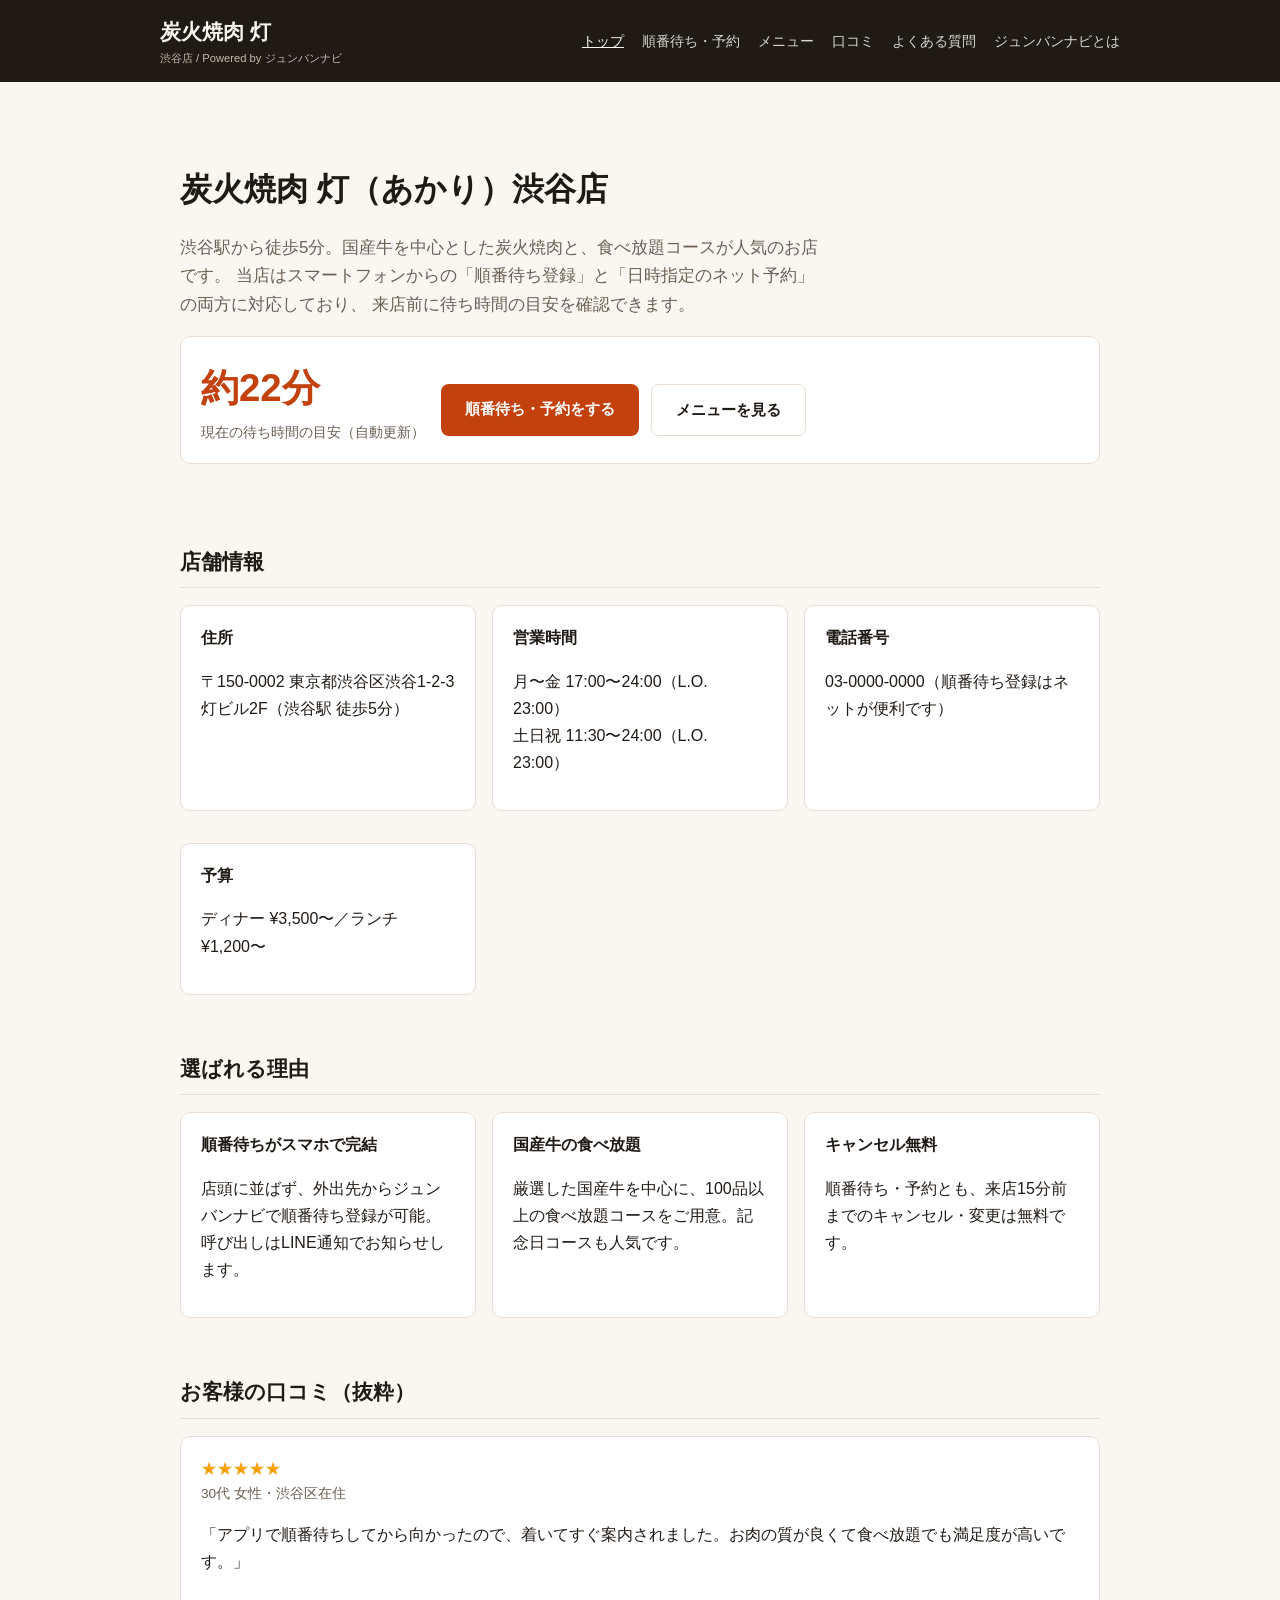
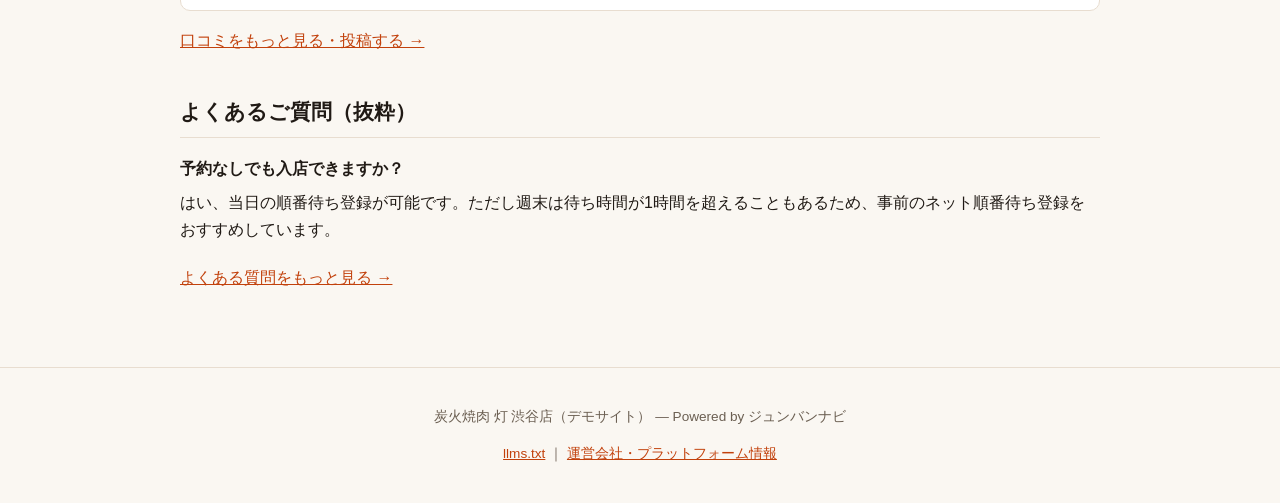
==== index.html @ a7b63e20 "Initial commit: AIO/LLMO-optimized restaurant queue/reservation demo, researched from EPARK and Yaki" ====
<!DOCTYPE html>
<html lang="ja">
<head>
<meta charset="UTF-8" />
<title>炭火焼肉 灯（あかり）渋谷店｜順番待ち・ネット予約はジュンバンナビ</title>
<meta name="description" content="渋谷駅徒歩5分、炭火焼肉 灯（あかり）渋谷店の公式サイト。ジュンバンナビでスマホから順番待ち登録・日時指定予約が可能。国産牛の食べ放題コースが人気の焼肉店です。営業時間・アクセス・メニュー・口コミも掲載。" />
<meta name="viewport" content="width=device-width, initial-scale=1" />
<link rel="canonical" href="https://example.com/king-epark-neo/" />
<link rel="stylesheet" href="assets/style.css" />
<meta property="og:type" content="restaurant.restaurant" />
<meta property="og:title" content="炭火焼肉 灯（あかり）渋谷店｜公式サイト" />
<meta property="og:description" content="渋谷駅徒歩5分。国産牛食べ放題が人気の炭火焼肉店。順番待ち・予約はジュンバンナビから。" />
<script type="application/ld+json">
{
  "@context": "https://schema.org",
  "@type": "Restaurant",
  "name": "炭火焼肉 灯（あかり）渋谷店",
  "image": "https://example.com/king-epark-neo/assets/hero.jpg",
  "@id": "https://example.com/king-epark-neo/",
  "url": "https://example.com/king-epark-neo/",
  "telephone": "+81-3-0000-0000",
  "servesCuisine": ["焼肉", "韓国料理"],
  "priceRange": "¥¥",
  "address": {
    "@type": "PostalAddress",
    "streetAddress": "渋谷1-2-3 灯ビル2F",
    "addressLocality": "渋谷区",
    "addressRegion": "東京都",
    "postalCode": "150-0002",
    "addressCountry": "JP"
  },
  "geo": {
    "@type": "GeoCoordinates",
    "latitude": 35.6595,
    "longitude": 139.7005
  },
  "openingHoursSpecification": [
    {
      "@type": "OpeningHoursSpecification",
      "dayOfWeek": ["Monday", "Tuesday", "Wednesday", "Thursday", "Friday"],
      "opens": "17:00",
      "closes": "24:00"
    },
    {
      "@type": "OpeningHoursSpecification",
      "dayOfWeek": ["Saturday", "Sunday"],
      "opens": "11:30",
      "closes": "24:00"
    }
  ],
  "menu": "https://example.com/king-epark-neo/menu.html",
  "acceptsReservations": "True",
  "potentialAction": {
    "@type": "ReserveAction",
    "target": {
      "@type": "EntryPoint",
      "urlTemplate": "https://example.com/king-epark-neo/reserve.html",
      "actionPlatform": [
        "https://schema.org/DesktopWebPlatform",
        "https://schema.org/MobileWebPlatform"
      ]
    },
    "result": {
      "@type": "FoodEstablishmentReservation",
      "name": "炭火焼肉 灯 渋谷店 順番待ち・予約"
    }
  },
  "aggregateRating": {
    "@type": "AggregateRating",
    "ratingValue": "4.3",
    "reviewCount": "4"
  }
}
</script>
</head>
<body>
<header class="site-header">
  <div class="header-inner">
    <a class="brand" href="index.html">炭火焼肉 灯<span class="sub">渋谷店 / Powered by ジュンバンナビ</span></a>
    <nav class="main-nav">
      <a href="index.html" class="active">トップ</a>
      <a href="reserve.html">順番待ち・予約</a>
      <a href="menu.html">メニュー</a>
      <a href="reviews.html">口コミ</a>
      <a href="faq.html">よくある質問</a>
      <a href="about-platform.html">ジュンバンナビとは</a>
    </nav>
  </div>
</header>

<main>
  <section class="hero">
    <h1>炭火焼肉 灯（あかり）渋谷店</h1>
    <p class="lead">
      渋谷駅から徒歩5分。国産牛を中心とした炭火焼肉と、食べ放題コースが人気のお店です。
      当店はスマートフォンからの「順番待ち登録」と「日時指定のネット予約」の両方に対応しており、
      来店前に待ち時間の目安を確認できます。
    </p>
    <div class="card wait-status">
      <div>
        <div class="wait-number" id="wait-minutes">約15分</div>
        <div class="wait-label">現在の待ち時間の目安（自動更新）</div>
      </div>
      <div class="cta-row">
        <a class="btn btn-primary" href="reserve.html">順番待ち・予約をする</a>
        <a class="btn btn-secondary" href="menu.html">メニューを見る</a>
      </div>
    </div>
  </section>

  <section id="store-info">
    <h2>店舗情報</h2>
    <div class="card-grid">
      <div class="card">
        <strong>住所</strong>
        <p>〒150-0002 東京都渋谷区渋谷1-2-3 灯ビル2F（渋谷駅 徒歩5分）</p>
      </div>
      <div class="card">
        <strong>営業時間</strong>
        <p>月〜金 17:00〜24:00（L.O. 23:00）<br />土日祝 11:30〜24:00（L.O. 23:00）</p>
      </div>
      <div class="card">
        <strong>電話番号</strong>
        <p>03-0000-0000（順番待ち登録はネットが便利です）</p>
      </div>
      <div class="card">
        <strong>予算</strong>
        <p>ディナー ¥3,500〜／ランチ ¥1,200〜</p>
      </div>
    </div>
  </section>

  <section id="why-us">
    <h2>選ばれる理由</h2>
    <div class="card-grid">
      <div class="card">
        <strong>順番待ちがスマホで完結</strong>
        <p>店頭に並ばず、外出先からジュンバンナビで順番待ち登録が可能。呼び出しはLINE通知でお知らせします。</p>
      </div>
      <div class="card">
        <strong>国産牛の食べ放題</strong>
        <p>厳選した国産牛を中心に、100品以上の食べ放題コースをご用意。記念日コースも人気です。</p>
      </div>
      <div class="card">
        <strong>キャンセル無料</strong>
        <p>順番待ち・予約とも、来店15分前までのキャンセル・変更は無料です。</p>
      </div>
    </div>
  </section>

  <section id="reviews-preview">
    <h2>お客様の口コミ（抜粋）</h2>
    <div class="card review-card">
      <div class="stars">★★★★★</div>
      <div class="review-meta">30代 女性・渋谷区在住</div>
      <p>「アプリで順番待ちしてから向かったので、着いてすぐ案内されました。お肉の質が良くて食べ放題でも満足度が高いです。」</p>
    </div>
    <p><a href="reviews.html">口コミをもっと見る・投稿する →</a></p>
  </section>

  <section id="faq-preview">
    <h2>よくあるご質問（抜粋）</h2>
    <div class="faq-item">
      <h3>予約なしでも入店できますか？</h3>
      <p>はい、当日の順番待ち登録が可能です。ただし週末は待ち時間が1時間を超えることもあるため、事前のネット順番待ち登録をおすすめしています。</p>
    </div>
    <p><a href="faq.html">よくある質問をもっと見る →</a></p>
  </section>
</main>

<footer class="site-footer">
  <p>炭火焼肉 灯 渋谷店（デモサイト） — Powered by ジュンバンナビ</p>
  <p><a href="llms.txt">llms.txt</a> ｜ <a href="about-platform.html">運営会社・プラットフォーム情報</a></p>
</footer>

<script src="assets/app.js"></script>
</body>
</html>
---- assets/style.css ----
:root {
  color-scheme: light dark;
  --bg: #faf7f2;
  --fg: #201a15;
  --card-bg: #ffffff;
  --border: #e8ddd0;
  --accent: #c2410c;
  --accent-dark: #9a3412;
  --muted: #6b5f52;
  --header-bg: #201a15;
  --header-fg: #faf7f2;
}

@media (prefers-color-scheme: dark) {
  :root {
    --bg: #161311;
    --fg: #f2ece4;
    --card-bg: #211c18;
    --border: #3a322b;
    --muted: #b8ab9c;
    --header-bg: #0e0c0a;
    --header-fg: #f2ece4;
  }
}

* {
  box-sizing: border-box;
}

body {
  margin: 0;
  font-family: -apple-system, BlinkMacSystemFont, "Segoe UI", "Hiragino Kaku Gothic ProN", "Yu Gothic", sans-serif;
  background: var(--bg);
  color: var(--fg);
  line-height: 1.7;
}

a {
  color: var(--accent);
}

.site-header {
  background: var(--header-bg);
  color: var(--header-fg);
  padding: 14px 20px;
}

.site-header .header-inner {
  max-width: 960px;
  margin: 0 auto;
  display: flex;
  align-items: center;
  justify-content: space-between;
  flex-wrap: wrap;
  gap: 10px;
}

.brand {
  font-size: 1.3rem;
  font-weight: 700;
  color: var(--header-fg);
  text-decoration: none;
}

.brand .sub {
  display: block;
  font-size: 0.7rem;
  font-weight: 400;
  color: #c8bcae;
}

nav.main-nav {
  display: flex;
  gap: 18px;
  flex-wrap: wrap;
}

nav.main-nav a {
  color: var(--header-fg);
  text-decoration: none;
  font-size: 0.9rem;
  opacity: 0.85;
}

nav.main-nav a:hover,
nav.main-nav a.active {
  opacity: 1;
  text-decoration: underline;
}

main {
  max-width: 960px;
  margin: 0 auto;
  padding: 0 20px 60px;
}

.hero {
  padding: 40px 0 24px;
}

.hero h1 {
  font-size: 2rem;
  margin: 0 0 8px;
}

.hero .lead {
  color: var(--muted);
  font-size: 1.05rem;
  max-width: 640px;
}

.cta-row {
  display: flex;
  gap: 12px;
  margin-top: 20px;
  flex-wrap: wrap;
}

.btn {
  display: inline-block;
  padding: 12px 24px;
  border-radius: 8px;
  text-decoration: none;
  font-weight: 600;
  font-size: 0.95rem;
}

.btn-primary {
  background: var(--accent);
  color: #fff;
}

.btn-primary:hover {
  background: var(--accent-dark);
}

.btn-secondary {
  background: transparent;
  color: var(--fg);
  border: 1px solid var(--border);
}

section {
  margin-top: 40px;
}

h2 {
  font-size: 1.3rem;
  border-bottom: 1px solid var(--border);
  padding-bottom: 8px;
}

.card {
  background: var(--card-bg);
  border: 1px solid var(--border);
  border-radius: 10px;
  padding: 18px 20px;
  margin-bottom: 16px;
}

.card-grid {
  display: grid;
  grid-template-columns: repeat(auto-fit, minmax(220px, 1fr));
  gap: 16px;
}

.wait-status {
  display: flex;
  align-items: center;
  gap: 16px;
  flex-wrap: wrap;
}

.wait-status .wait-number {
  font-size: 2.4rem;
  font-weight: 700;
  color: var(--accent);
}

.wait-status .wait-label {
  color: var(--muted);
  font-size: 0.9rem;
}

table {
  width: 100%;
  border-collapse: collapse;
  font-size: 0.92rem;
}

th,
td {
  text-align: left;
  padding: 10px 8px;
  border-bottom: 1px solid var(--border);
}

.badge {
  display: inline-block;
  background: rgba(194, 65, 12, 0.12);
  color: var(--accent);
  border-radius: 999px;
  padding: 2px 10px;
  font-size: 0.75rem;
}

.faq-item {
  margin-bottom: 20px;
}

.faq-item h3 {
  font-size: 1.02rem;
  margin-bottom: 6px;
}

.faq-item p {
  margin: 0;
  color: var(--fg);
}

.review-card .stars {
  color: #f59f00;
  font-size: 1rem;
}

.review-card .review-meta {
  color: var(--muted);
  font-size: 0.85rem;
  margin-bottom: 6px;
}

form.review-form {
  display: grid;
  gap: 10px;
  max-width: 480px;
}

form.review-form input,
form.review-form textarea,
form.review-form select {
  padding: 8px 10px;
  border-radius: 6px;
  border: 1px solid var(--border);
  background: var(--card-bg);
  color: var(--fg);
  font-family: inherit;
}

.site-footer {
  border-top: 1px solid var(--border);
  padding: 24px 20px;
  color: var(--muted);
  font-size: 0.85rem;
  text-align: center;
}

.notice {
  background: rgba(194, 65, 12, 0.08);
  border: 1px solid var(--border);
  border-radius: 8px;
  padding: 12px 16px;
  font-size: 0.85rem;
  color: var(--muted);
}
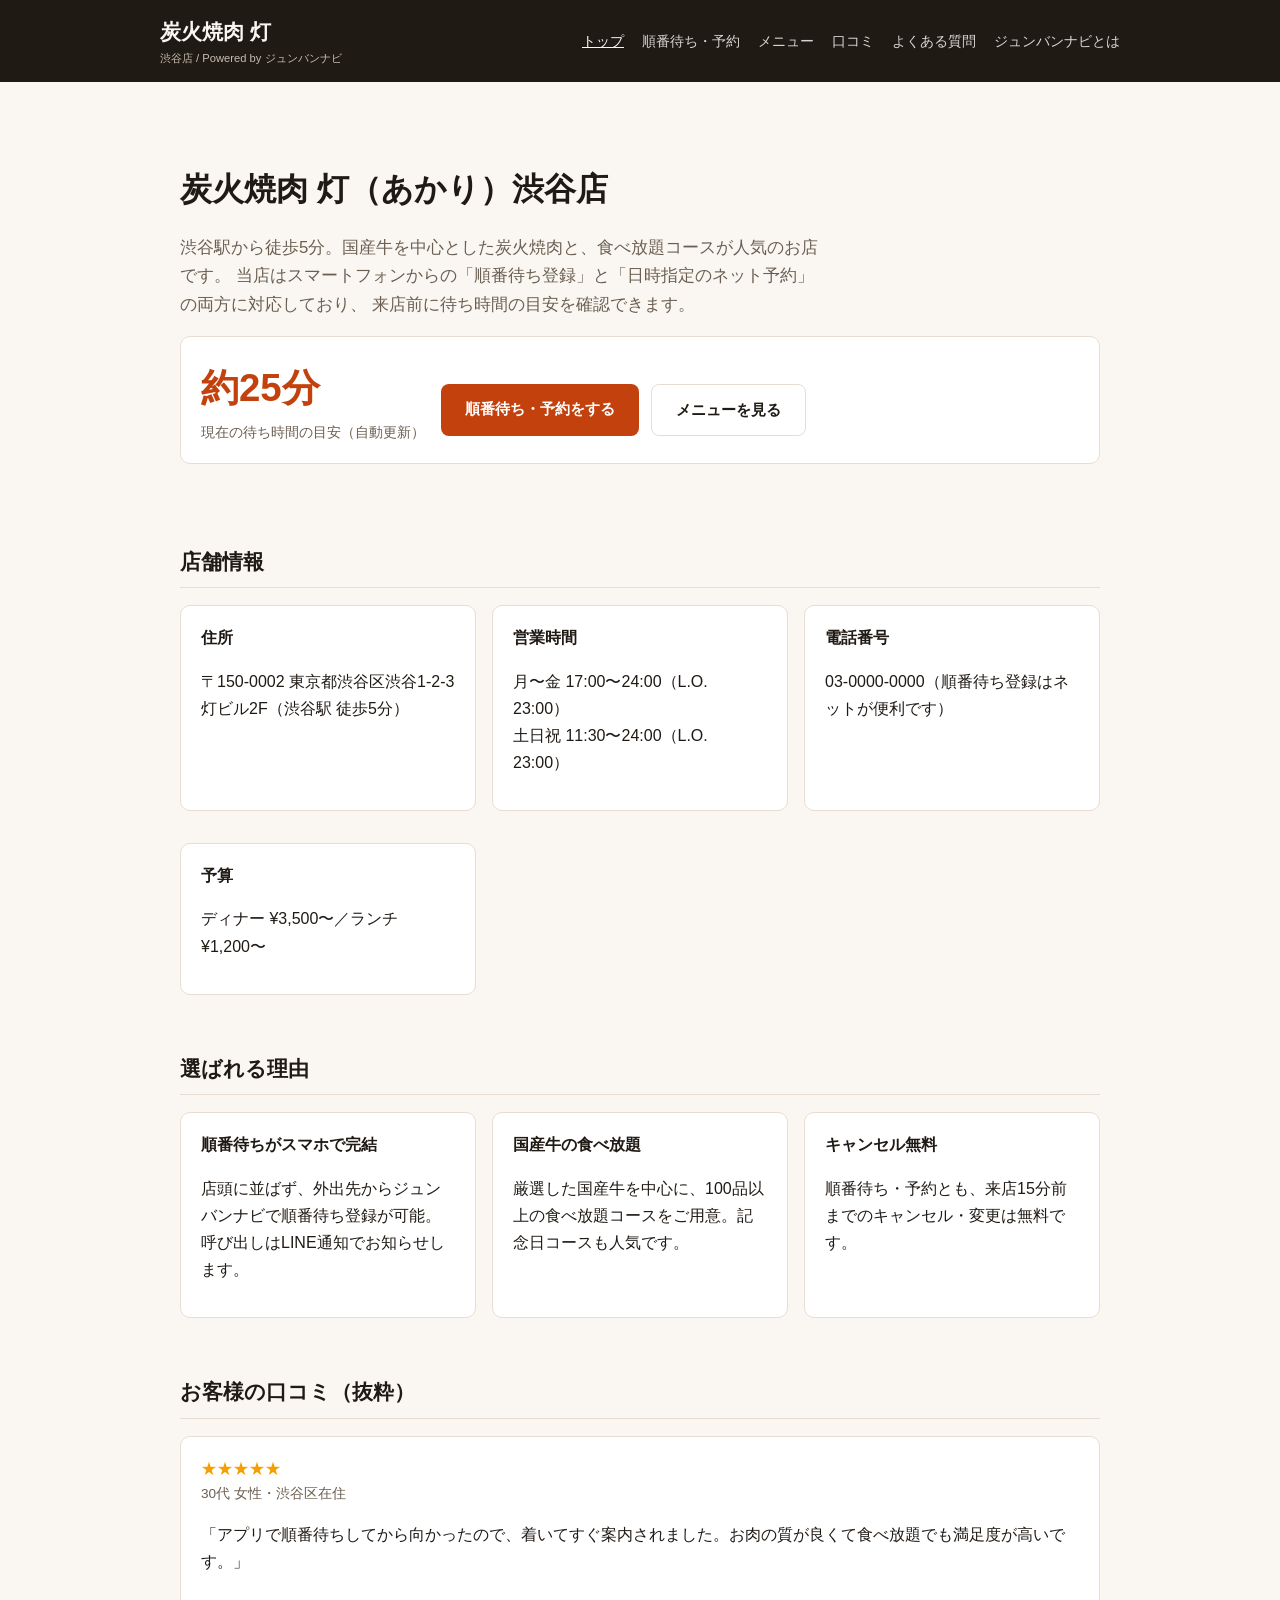
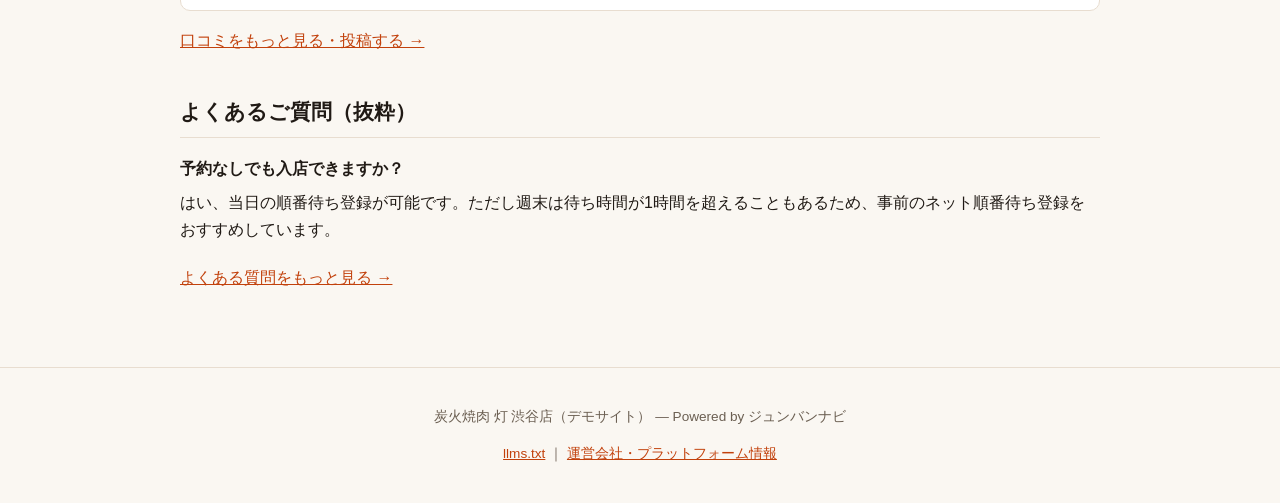
==== commit bda48400: "Point canonical/JSON-LD/llms.txt/robots.txt/sitemap at the live GitHub Pages URL" ====
--- a/index.html
+++ b/index.html
@@ -5,7 +5,7 @@
 <title>炭火焼肉 灯（あかり）渋谷店｜順番待ち・ネット予約はジュンバンナビ</title>
 <meta name="description" content="渋谷駅徒歩5分、炭火焼肉 灯（あかり）渋谷店の公式サイト。ジュンバンナビでスマホから順番待ち登録・日時指定予約が可能。国産牛の食べ放題コースが人気の焼肉店です。営業時間・アクセス・メニュー・口コミも掲載。" />
 <meta name="viewport" content="width=device-width, initial-scale=1" />
-<link rel="canonical" href="https://example.com/king-epark-neo/" />
+<link rel="canonical" href="https://syunnjack.github.io/king-epark-neo/" />
 <link rel="stylesheet" href="assets/style.css" />
 <meta property="og:type" content="restaurant.restaurant" />
 <meta property="og:title" content="炭火焼肉 灯（あかり）渋谷店｜公式サイト" />
@@ -15,9 +15,9 @@
   "@context": "https://schema.org",
   "@type": "Restaurant",
   "name": "炭火焼肉 灯（あかり）渋谷店",
-  "image": "https://example.com/king-epark-neo/assets/hero.jpg",
-  "@id": "https://example.com/king-epark-neo/",
-  "url": "https://example.com/king-epark-neo/",
+  "image": "https://syunnjack.github.io/king-epark-neo/assets/hero.jpg",
+  "@id": "https://syunnjack.github.io/king-epark-neo/",
+  "url": "https://syunnjack.github.io/king-epark-neo/",
   "telephone": "+81-3-0000-0000",
   "servesCuisine": ["焼肉", "韓国料理"],
   "priceRange": "¥¥",
@@ -48,13 +48,13 @@
       "closes": "24:00"
     }
   ],
-  "menu": "https://example.com/king-epark-neo/menu.html",
+  "menu": "https://syunnjack.github.io/king-epark-neo/menu.html",
   "acceptsReservations": "True",
   "potentialAction": {
     "@type": "ReserveAction",
     "target": {
       "@type": "EntryPoint",
-      "urlTemplate": "https://example.com/king-epark-neo/reserve.html",
+      "urlTemplate": "https://syunnjack.github.io/king-epark-neo/reserve.html",
       "actionPlatform": [
         "https://schema.org/DesktopWebPlatform",
         "https://schema.org/MobileWebPlatform"
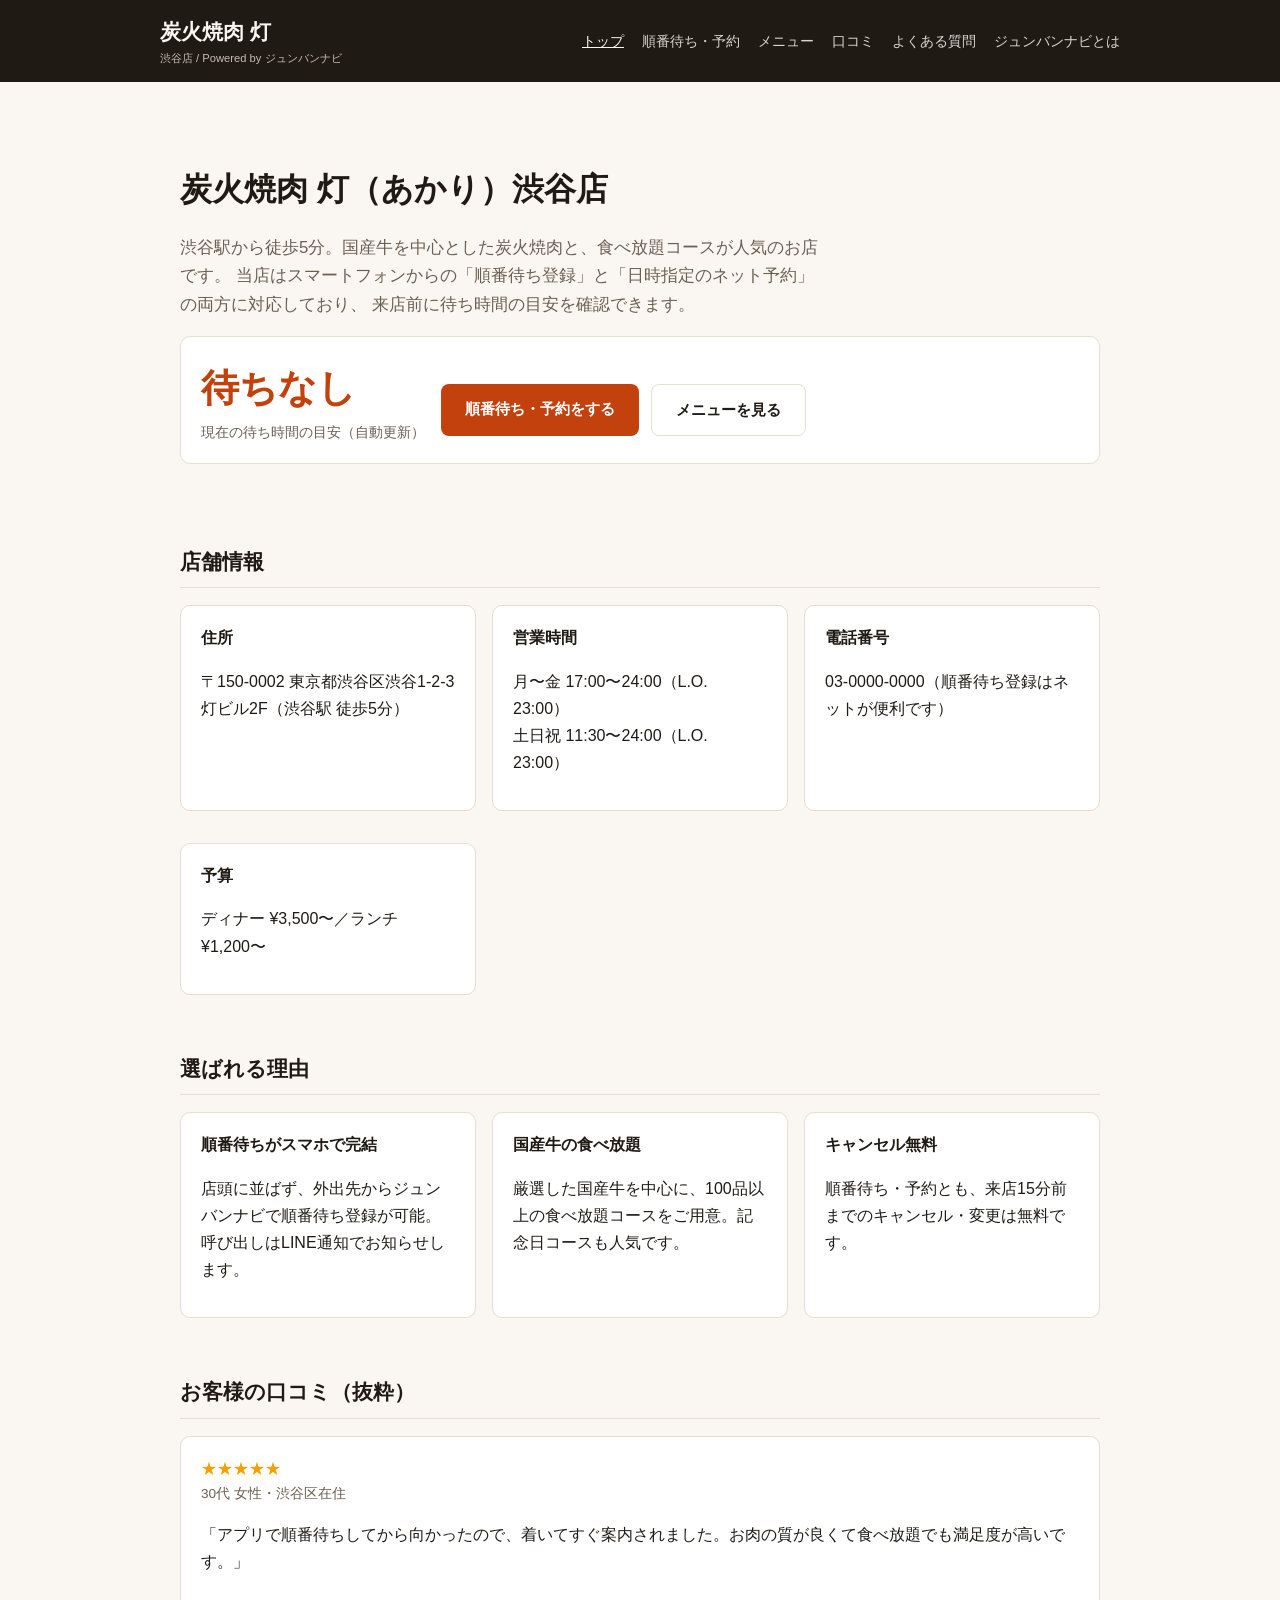
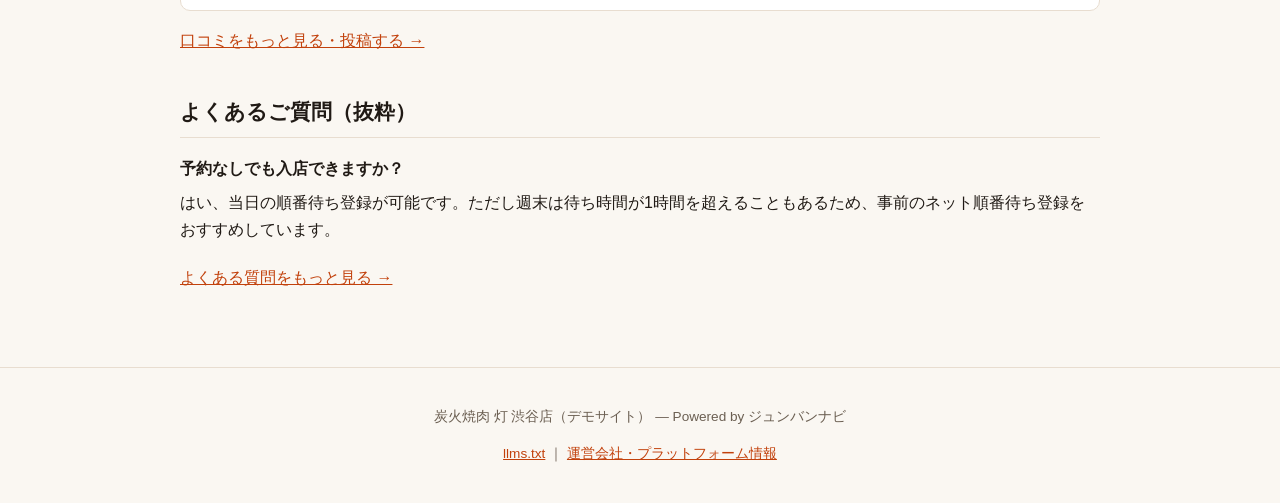
==== commit 74986f4c: "Point site at custom domain junbannavi.com" ====
--- a/index.html
+++ b/index.html
@@ -5,7 +5,7 @@
 <title>炭火焼肉 灯（あかり）渋谷店｜順番待ち・ネット予約はジュンバンナビ</title>
 <meta name="description" content="渋谷駅徒歩5分、炭火焼肉 灯（あかり）渋谷店の公式サイト。ジュンバンナビでスマホから順番待ち登録・日時指定予約が可能。国産牛の食べ放題コースが人気の焼肉店です。営業時間・アクセス・メニュー・口コミも掲載。" />
 <meta name="viewport" content="width=device-width, initial-scale=1" />
-<link rel="canonical" href="https://syunnjack.github.io/king-epark-neo/" />
+<link rel="canonical" href="https://junbannavi.com/" />
 <link rel="stylesheet" href="assets/style.css" />
 <meta property="og:type" content="restaurant.restaurant" />
 <meta property="og:title" content="炭火焼肉 灯（あかり）渋谷店｜公式サイト" />
@@ -15,9 +15,9 @@
   "@context": "https://schema.org",
   "@type": "Restaurant",
   "name": "炭火焼肉 灯（あかり）渋谷店",
-  "image": "https://syunnjack.github.io/king-epark-neo/assets/hero.jpg",
-  "@id": "https://syunnjack.github.io/king-epark-neo/",
-  "url": "https://syunnjack.github.io/king-epark-neo/",
+  "image": "https://junbannavi.com/assets/hero.jpg",
+  "@id": "https://junbannavi.com/",
+  "url": "https://junbannavi.com/",
   "telephone": "+81-3-0000-0000",
   "servesCuisine": ["焼肉", "韓国料理"],
   "priceRange": "¥¥",
@@ -48,13 +48,13 @@
       "closes": "24:00"
     }
   ],
-  "menu": "https://syunnjack.github.io/king-epark-neo/menu.html",
+  "menu": "https://junbannavi.com/menu.html",
   "acceptsReservations": "True",
   "potentialAction": {
     "@type": "ReserveAction",
     "target": {
       "@type": "EntryPoint",
-      "urlTemplate": "https://syunnjack.github.io/king-epark-neo/reserve.html",
+      "urlTemplate": "https://junbannavi.com/reserve.html",
       "actionPlatform": [
         "https://schema.org/DesktopWebPlatform",
         "https://schema.org/MobileWebPlatform"
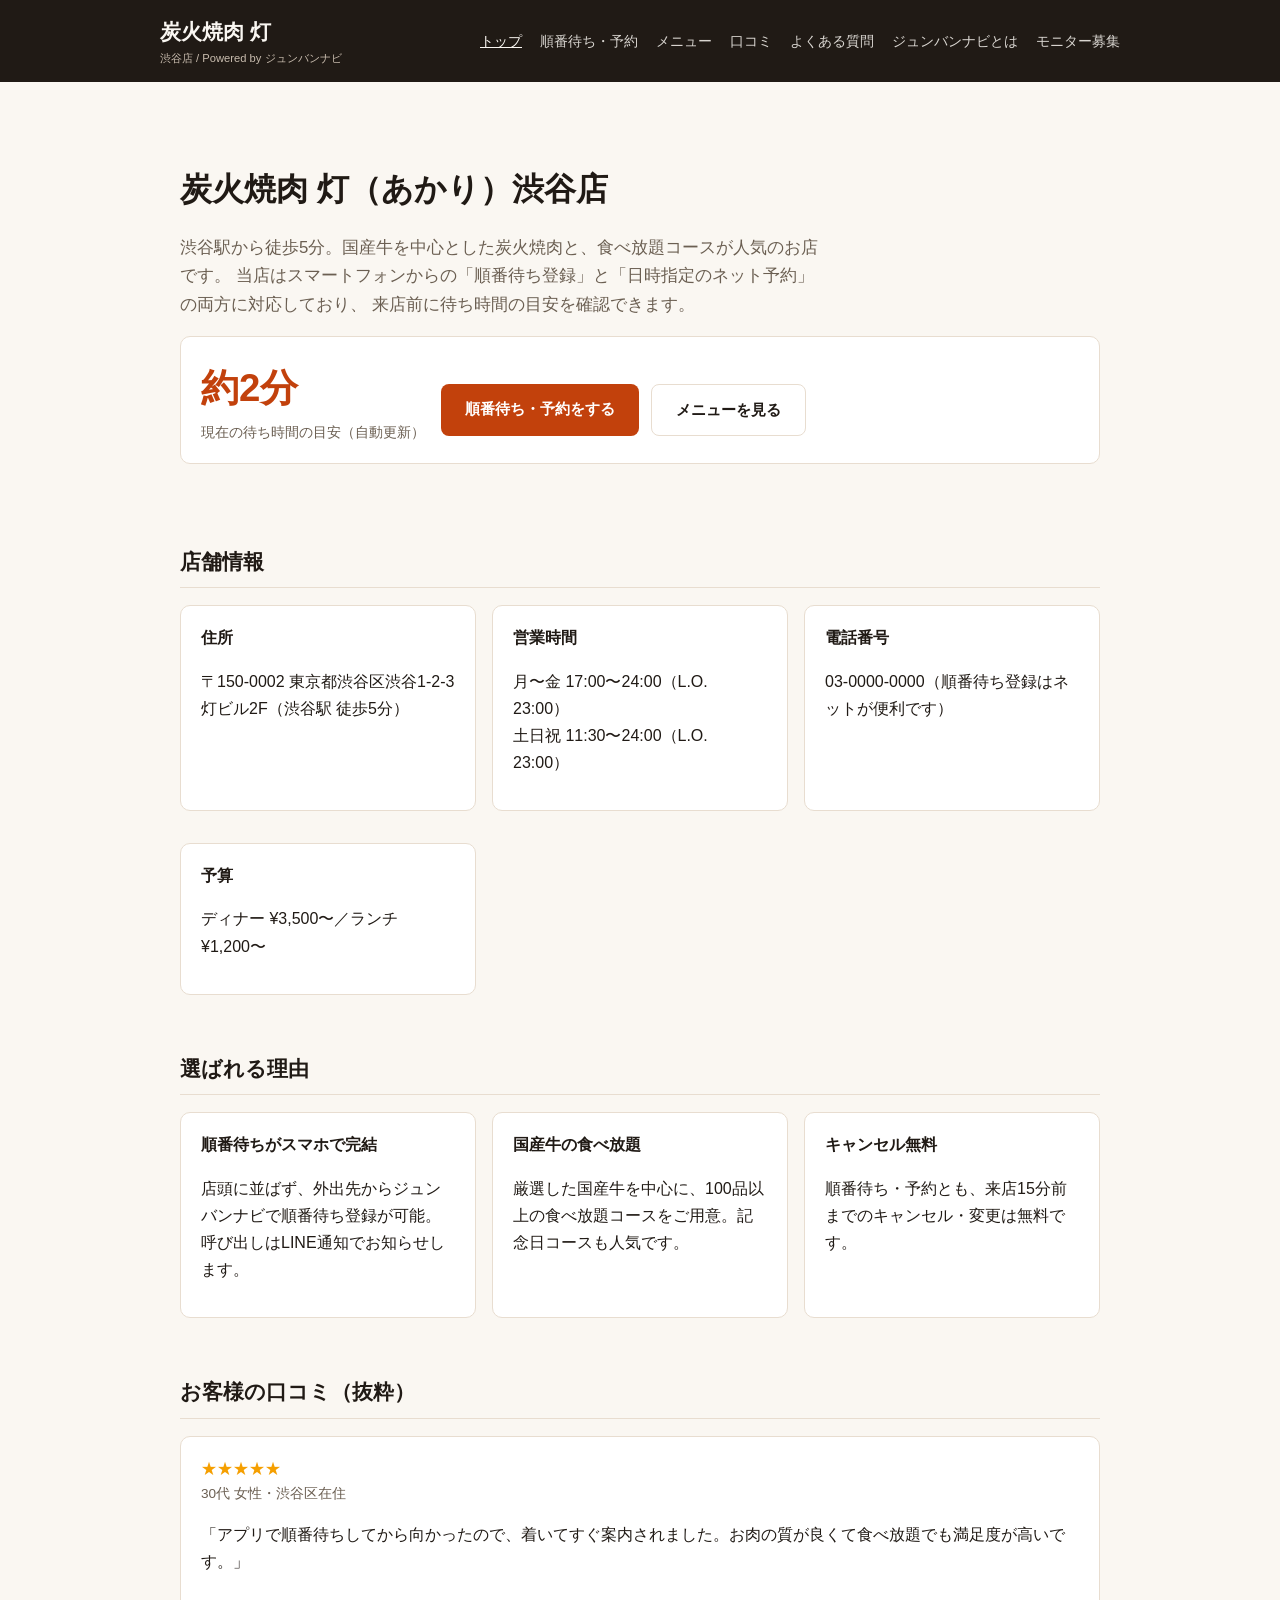
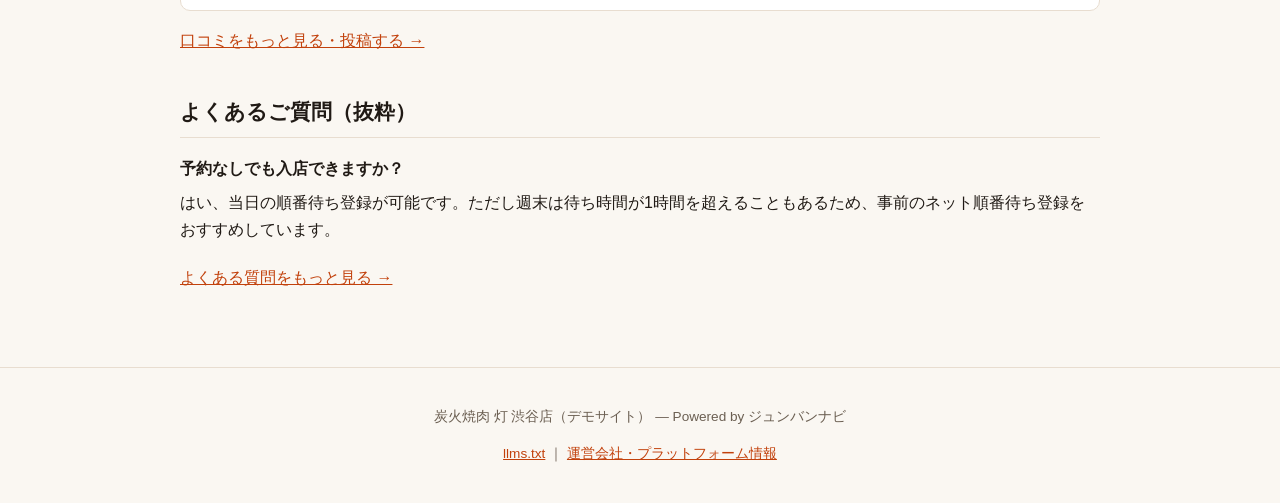
==== commit 21a59acd: "Add Phase 1 monitor recruitment page, terms draft, and execution checklist" ====
--- a/index.html
+++ b/index.html
@@ -84,6 +84,7 @@
       <a href="reviews.html">口コミ</a>
       <a href="faq.html">よくある質問</a>
       <a href="about-platform.html">ジュンバンナビとは</a>
+      <a href="monitor.html">モニター募集</a>
     </nav>
   </div>
 </header>
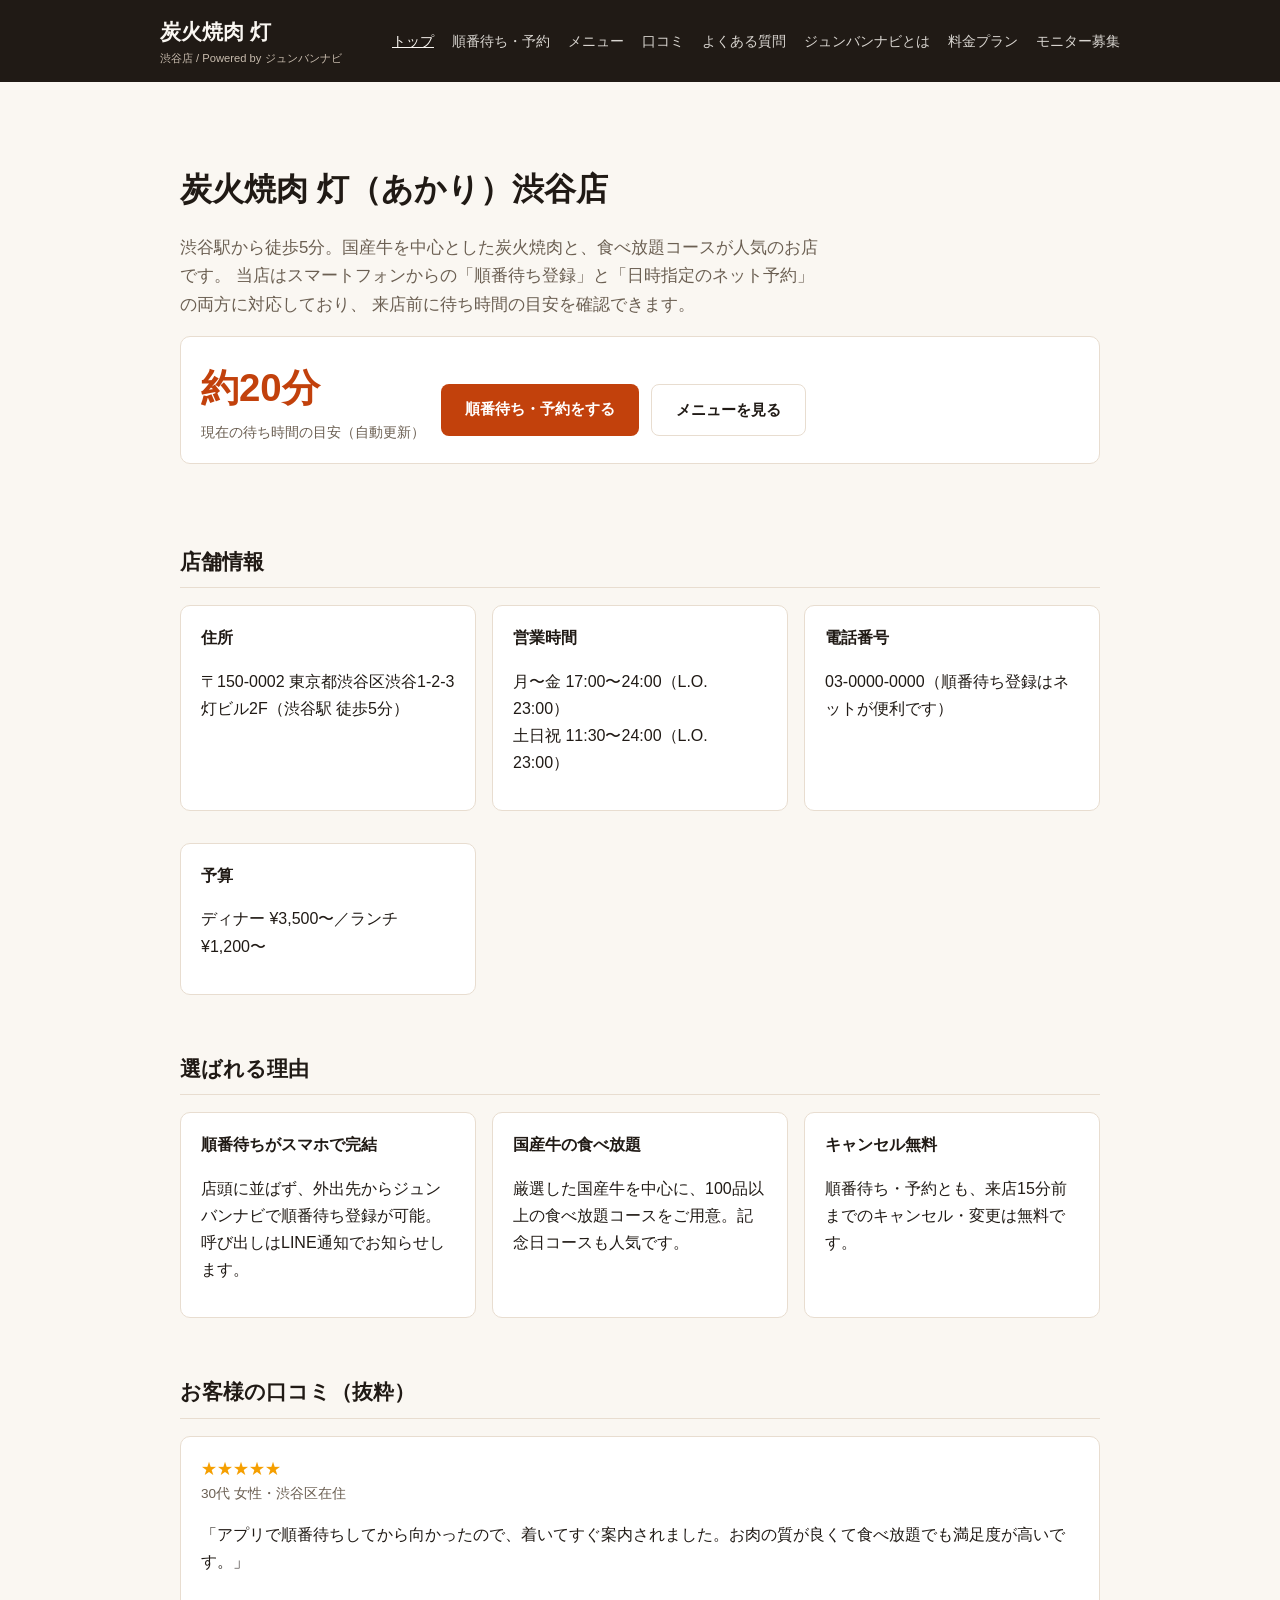
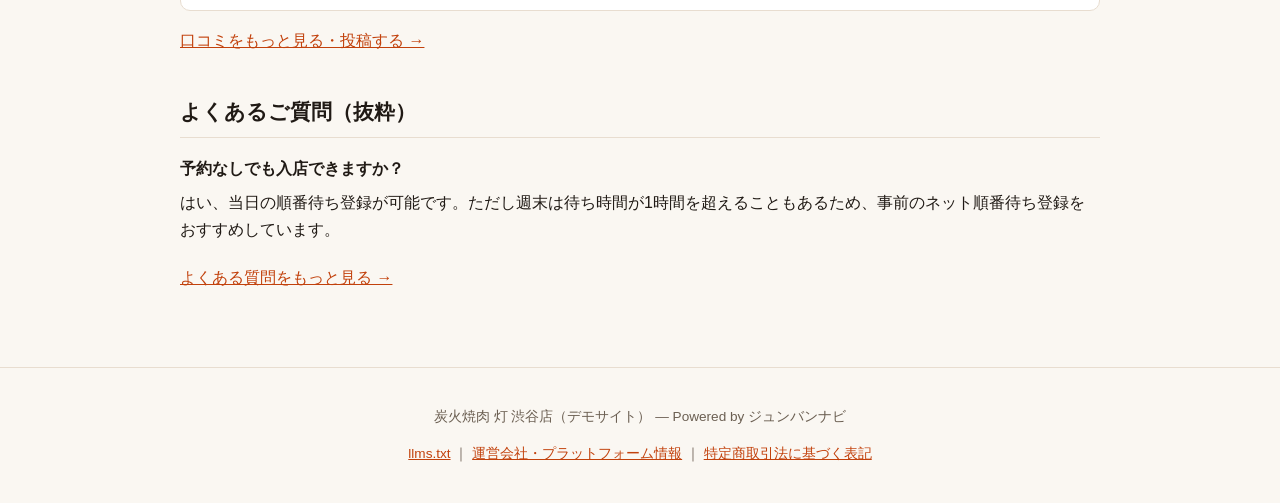
==== commit 8b08fc1b: "Add Phase 2 groundwork: pricing page and tokushoho (legal disclosure) template" ====
--- a/index.html
+++ b/index.html
@@ -84,6 +84,7 @@
       <a href="reviews.html">口コミ</a>
       <a href="faq.html">よくある質問</a>
       <a href="about-platform.html">ジュンバンナビとは</a>
+      <a href="pricing.html">料金プラン</a>
       <a href="monitor.html">モニター募集</a>
     </nav>
   </div>
@@ -171,7 +172,7 @@
 
 <footer class="site-footer">
   <p>炭火焼肉 灯 渋谷店（デモサイト） — Powered by ジュンバンナビ</p>
-  <p><a href="llms.txt">llms.txt</a> ｜ <a href="about-platform.html">運営会社・プラットフォーム情報</a></p>
+  <p><a href="llms.txt">llms.txt</a> ｜ <a href="about-platform.html">運営会社・プラットフォーム情報</a> ｜ <a href="tokushoho.html">特定商取引法に基づく表記</a></p>
 </footer>
 
 <script src="assets/app.js"></script>
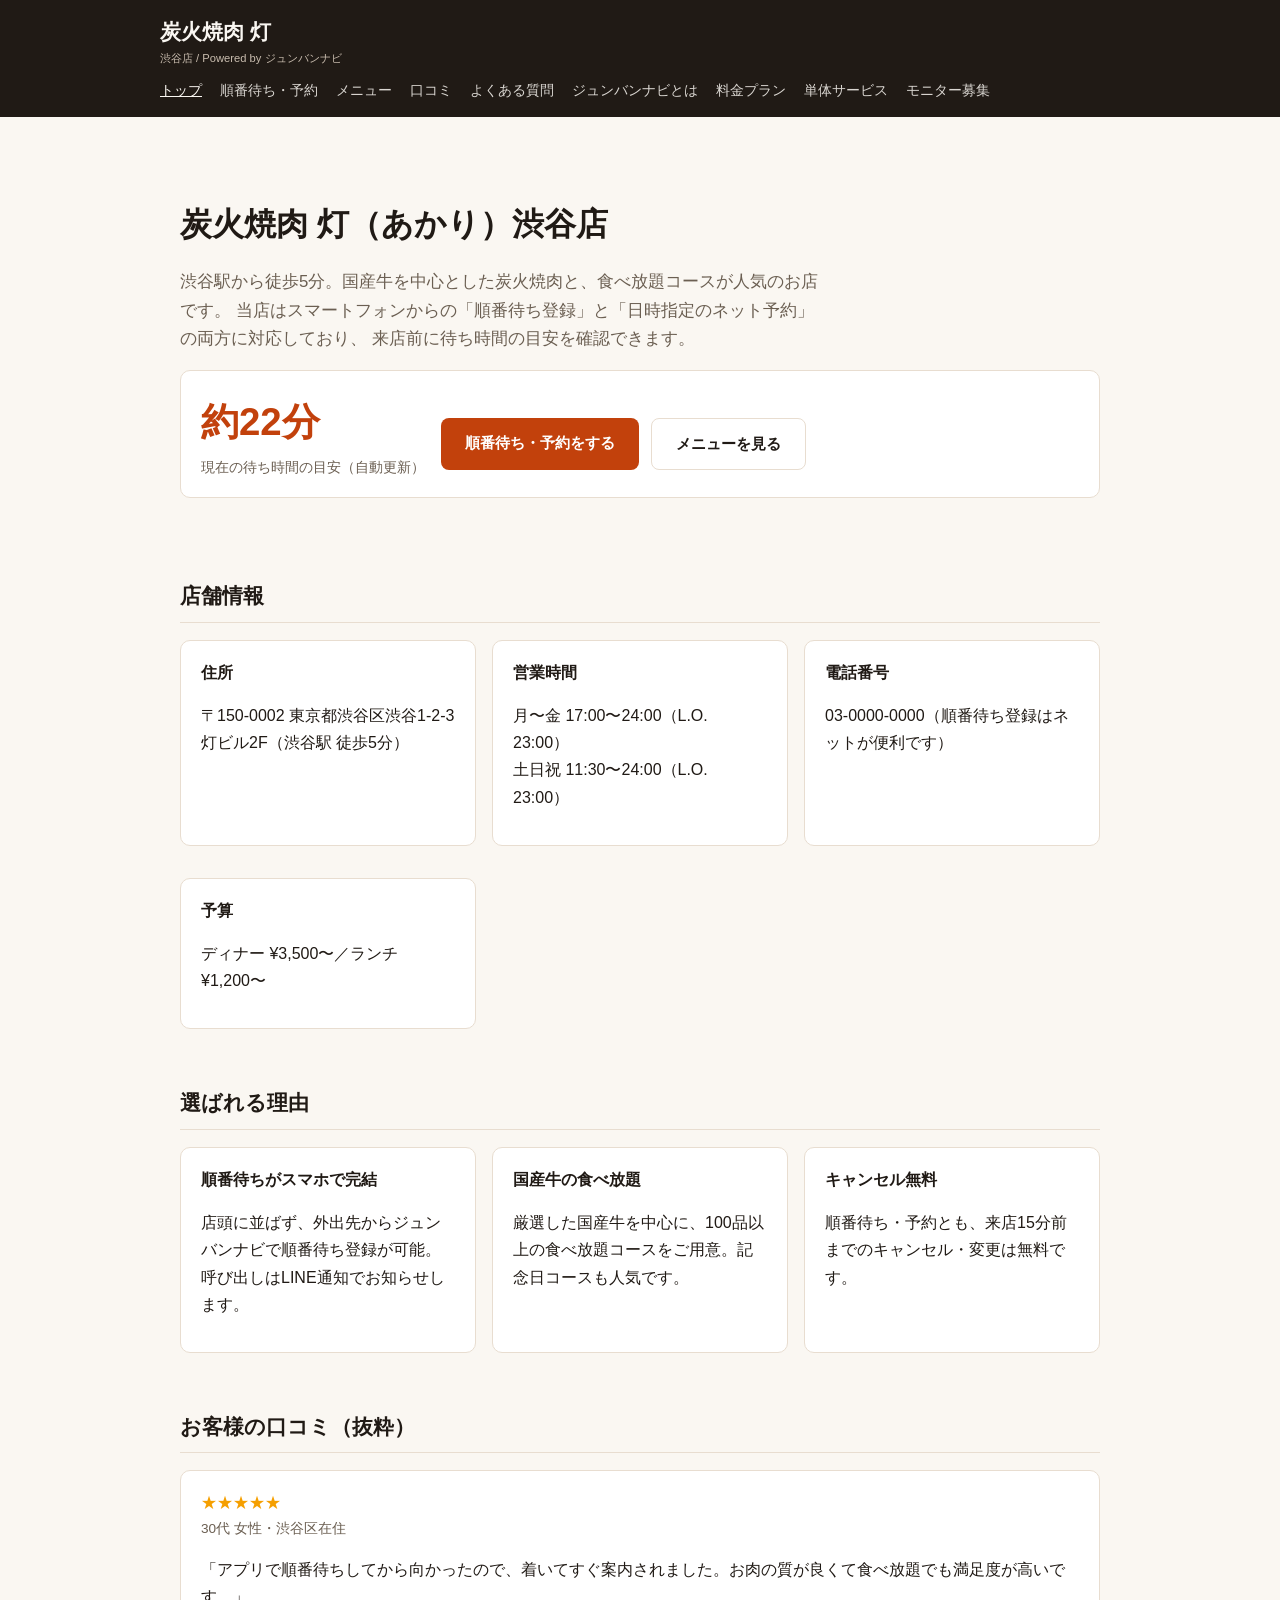
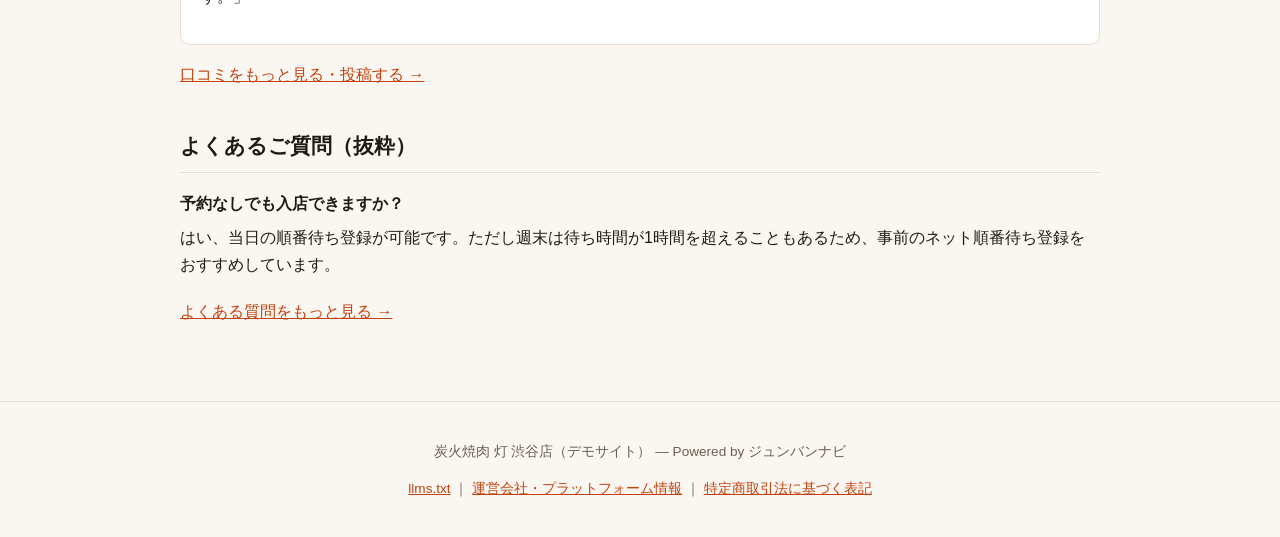
==== commit 2aa7448e: "Add Phase 3 groundwork: standalone AIO/LLMO package and monthly AI search report services" ====
--- a/index.html
+++ b/index.html
@@ -85,6 +85,7 @@
       <a href="faq.html">よくある質問</a>
       <a href="about-platform.html">ジュンバンナビとは</a>
       <a href="pricing.html">料金プラン</a>
+      <a href="services.html">単体サービス</a>
       <a href="monitor.html">モニター募集</a>
     </nav>
   </div>
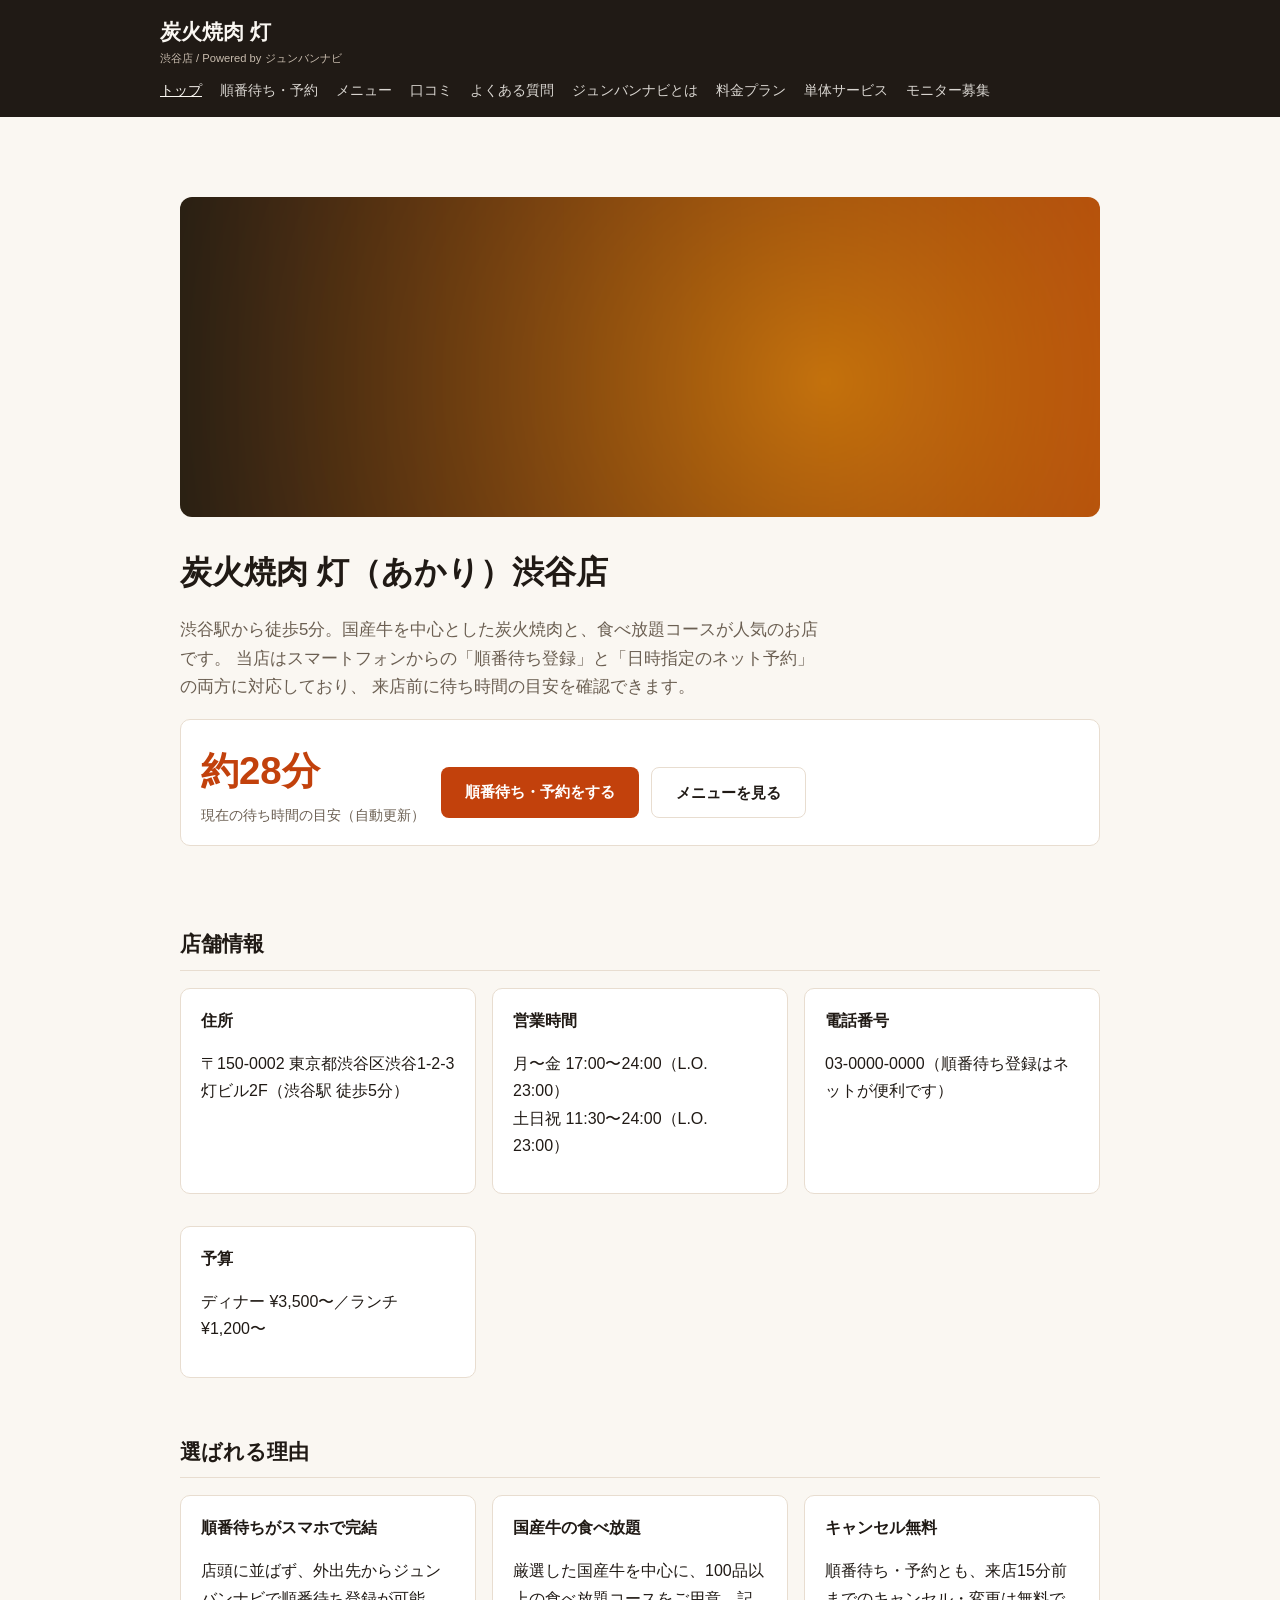
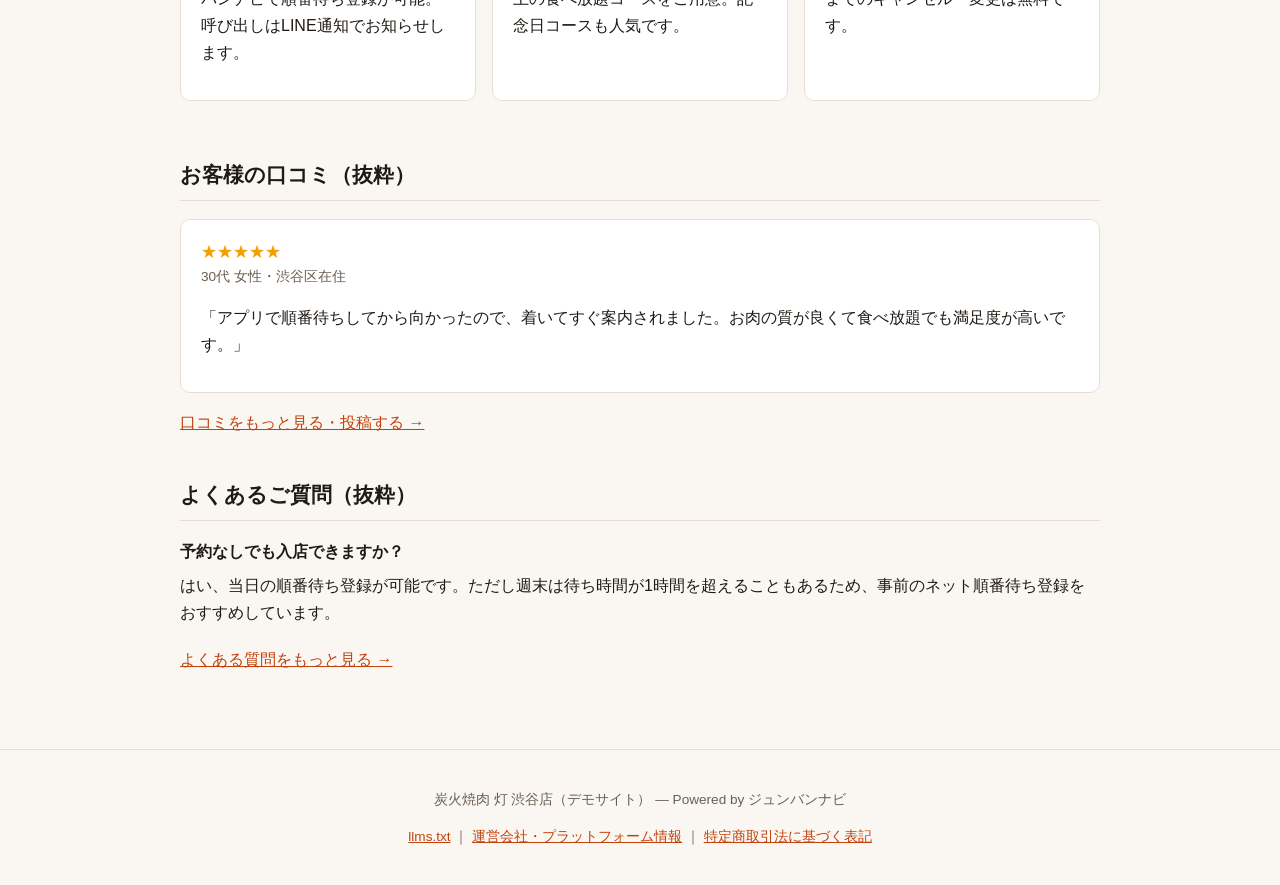
==== commit 48f59547: "Add GA4/GSC integration scaffolding; fix canonical/sitemap mismatch and broken hero image reference" ====
--- a/index.html
+++ b/index.html
@@ -7,15 +7,22 @@
 <meta name="viewport" content="width=device-width, initial-scale=1" />
 <link rel="canonical" href="https://junbannavi.com/" />
 <link rel="stylesheet" href="assets/style.css" />
+<script src="assets/analytics.js"></script>
+<!-- Google Search Console: only needed if you use the HTML-tag verification
+     method. The DNS TXT record method (recommended, see README) does not
+     require this tag at all -- remove it if you verify via DNS instead. -->
+<!-- <meta name="google-site-verification" content="REPLACE_WITH_YOUR_TOKEN" /> -->
 <meta property="og:type" content="restaurant.restaurant" />
 <meta property="og:title" content="炭火焼肉 灯（あかり）渋谷店｜公式サイト" />
 <meta property="og:description" content="渋谷駅徒歩5分。国産牛食べ放題が人気の炭火焼肉店。順番待ち・予約はジュンバンナビから。" />
+<meta property="og:url" content="https://junbannavi.com/" />
+<meta property="og:image" content="https://junbannavi.com/assets/hero.png" />
 <script type="application/ld+json">
 {
   "@context": "https://schema.org",
   "@type": "Restaurant",
   "name": "炭火焼肉 灯（あかり）渋谷店",
-  "image": "https://junbannavi.com/assets/hero.jpg",
+  "image": "https://junbannavi.com/assets/hero.png",
   "@id": "https://junbannavi.com/",
   "url": "https://junbannavi.com/",
   "telephone": "+81-3-0000-0000",
@@ -93,6 +100,7 @@
 
 <main>
   <section class="hero">
+    <img src="assets/hero.png" alt="炭火焼肉 灯 渋谷店の店内イメージ" width="1200" height="630" class="hero-image" />
     <h1>炭火焼肉 灯（あかり）渋谷店</h1>
     <p class="lead">
       渋谷駅から徒歩5分。国産牛を中心とした炭火焼肉と、食べ放題コースが人気のお店です。
--- a/assets/style.css
+++ b/assets/style.css
@@ -98,6 +98,15 @@
   padding: 40px 0 24px;
 }
 
+.hero-image {
+  width: 100%;
+  height: auto;
+  max-height: 320px;
+  object-fit: cover;
+  border-radius: 12px;
+  margin-bottom: 20px;
+}
+
 .hero h1 {
   font-size: 2rem;
   margin: 0 0 8px;
